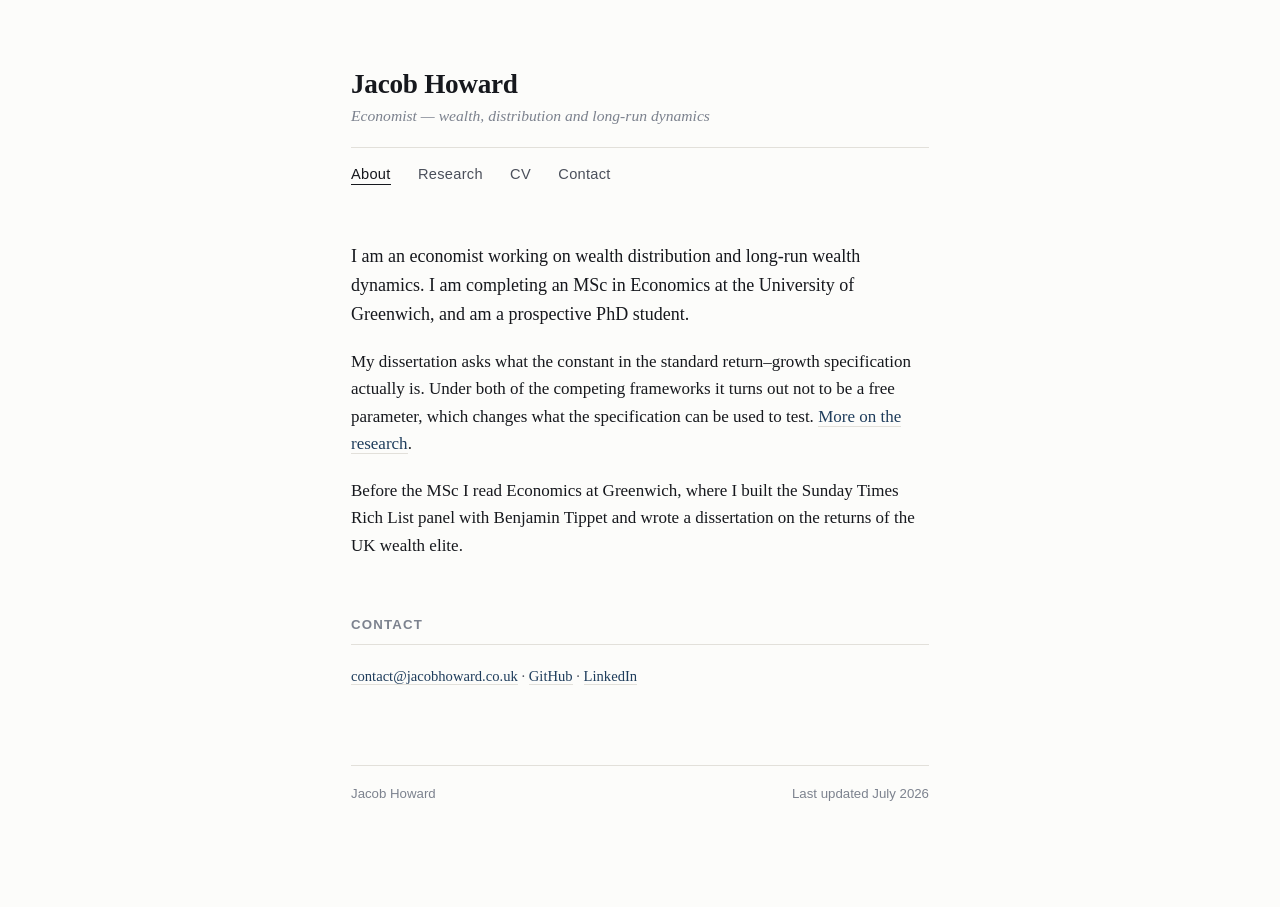
==== index.html @ b35a8b6c "Add files via upload" ====
<!DOCTYPE html>
<html lang="en-GB">
<head>
<meta charset="utf-8">
<meta name="viewport" content="width=device-width, initial-scale=1">
<title>Jacob Howard — Economist</title>
<meta name="description" content="Jacob Howard is an economist working on wealth distribution and long-run wealth dynamics.">
<meta name="author" content="Jacob Howard">
<link rel="canonical" href="https://jacobhoward.co.uk/">
<meta property="og:type" content="profile">
<meta property="og:title" content="Jacob Howard — Economist">
<meta property="og:description" content="Economist. Wealth distribution and long-run wealth dynamics.">
<meta property="og:url" content="https://jacobhoward.co.uk/">
<meta name="twitter:card" content="summary">
<link rel="stylesheet" href="/assets/style.css">
<link rel="icon" href="data:image/svg+xml,<svg xmlns='http://www.w3.org/2000/svg' viewBox='0 0 32 32'><text y='25' x='4' font-size='24' font-family='Georgia,serif'>J</text></svg>">
<script type="application/ld+json">
{
  "@context": "https://schema.org",
  "@type": "Person",
  "name": "Jacob Howard",
  "url": "https://jacobhoward.co.uk",
  "jobTitle": "Economist",
  "email": "contact@jacobhoward.co.uk",
  "alumniOf": { "@type": "CollegeOrUniversity", "name": "University of Greenwich" },
  "knowsAbout": ["Wealth distribution", "Wealth dynamics", "Applied econometrics"]
}
</script>
</head>
<body>
<div class="wrap">

<header class="masthead">
  <h1>Jacob Howard</h1>
  <p class="role">Economist — wealth, distribution and long-run dynamics</p>
  <nav>
    <a href="/" aria-current="page">About</a>
    <a href="/research/">Research</a>
    <a href="/cv/">CV</a>
    <a href="mailto:contact@jacobhoward.co.uk">Contact</a>
  </nav>
</header>

<main>

<p class="lede">
  I am an economist working on wealth distribution and long-run wealth dynamics.
  I am completing an MSc in Economics at the University of Greenwich, and am a
  prospective PhD student.
</p>

<p>
  My dissertation asks what the constant in the standard return–growth
  specification actually is. Under both of the competing frameworks it turns out
  not to be a free parameter, which changes what the specification can be used to
  test. <a href="/research/">More on the research</a>.
</p>

<p>
  Before the MSc I read Economics at Greenwich, where I built the Sunday Times
  Rich List panel with Benjamin Tippet and wrote a dissertation on the returns of
  the UK wealth elite.
</p>

<h2>Contact</h2>

<p class="small">
  <a href="mailto:contact@jacobhoward.co.uk">contact@jacobhoward.co.uk</a> ·
  <a href="https://github.com/jacobhowarduk" rel="me noopener">GitHub</a> ·
  <a href="https://www.linkedin.com/in/jacobhowardecon/" rel="me noopener">LinkedIn</a>
</p>

</main>

<footer>
  <span>Jacob Howard</span>
  <span>Last updated July 2026</span>
</footer>

</div>
</body>
</html>
---- assets/style.css ----
/* jacobhoward.co.uk — minimal academic
   One stylesheet, no build step, no dependencies. */

:root {
  --ink:        #16181d;
  --ink-soft:   #4a4f5a;
  --ink-faint:  #7c828e;
  --rule:       #e2e0da;
  --paper:      #fcfcfa;
  --accent:     #1f3d5c;
  --accent-bg:  #f1f3f6;
  --measure:    34rem;
}

@media (prefers-color-scheme: dark) {
  :root {
    --ink:       #e6e4de;
    --ink-soft:  #b0aca3;
    --ink-faint: #85817a;
    --rule:      #2e3138;
    --paper:     #14161a;
    --accent:    #9dbfdd;
    --accent-bg: #1c2028;
  }
}

*, *::before, *::after { box-sizing: border-box; }

html {
  font-size: 17px;
  -webkit-text-size-adjust: 100%;
}

body {
  margin: 0;
  padding: 0 1.5rem;
  background: var(--paper);
  color: var(--ink);
  font-family: "Iowan Old Style", "Palatino Linotype", Palatino, "Book Antiqua",
               Charter, Georgia, "Times New Roman", serif;
  line-height: 1.62;
  font-kerning: normal;
  font-variant-numeric: oldstyle-nums proportional-nums;
  text-rendering: optimizeLegibility;
  -webkit-font-smoothing: antialiased;
}

.wrap {
  max-width: var(--measure);
  margin: 0 auto;
  padding: 4rem 0 6rem;
}

/* ---------- masthead ---------- */

.masthead { margin-bottom: 3.25rem; }

.masthead h1 {
  font-size: 1.6rem;
  font-weight: 600;
  letter-spacing: -0.01em;
  margin: 0 0 0.15rem;
  line-height: 1.2;
}

.masthead .role {
  margin: 0 0 1.1rem;
  color: var(--ink-faint);
  font-size: 0.92rem;
  font-style: italic;
}

nav {
  font-size: 0.86rem;
  font-family: ui-sans-serif, -apple-system, "Segoe UI", Helvetica, Arial, sans-serif;
  font-variant-numeric: normal;
  letter-spacing: 0.02em;
  padding-top: 0.85rem;
  border-top: 1px solid var(--rule);
}

nav a {
  color: var(--ink-soft);
  text-decoration: none;
  margin-right: 1.35rem;
  border-bottom: 1px solid transparent;
  padding-bottom: 2px;
}

nav a:hover { color: var(--ink); border-bottom-color: var(--rule); }
nav a[aria-current="page"] { color: var(--ink); border-bottom-color: var(--ink); }

/* ---------- type ---------- */

h2 {
  font-size: 0.78rem;
  font-family: ui-sans-serif, -apple-system, "Segoe UI", Helvetica, Arial, sans-serif;
  font-weight: 600;
  text-transform: uppercase;
  letter-spacing: 0.09em;
  font-variant-numeric: normal;
  color: var(--ink-faint);
  margin: 3.25rem 0 1.15rem;
  padding-bottom: 0.5rem;
  border-bottom: 1px solid var(--rule);
}

h3 {
  font-size: 1.02rem;
  font-weight: 600;
  line-height: 1.35;
  margin: 0 0 0.3rem;
}

p { margin: 0 0 1.1rem; }
p:last-child { margin-bottom: 0; }

a { color: var(--accent); text-decoration: none; border-bottom: 1px solid var(--rule); }
a:hover { border-bottom-color: var(--accent); }

.lede { font-size: 1.06rem; }

small, .small { font-size: 0.86rem; color: var(--ink-soft); }

em.term { font-style: italic; }

abbr { text-decoration: none; border-bottom: 1px dotted var(--ink-faint); cursor: help; }

/* ---------- entries (papers, roles) ---------- */

.entry { margin-bottom: 2.1rem; }
.entry:last-child { margin-bottom: 0; }

.entry .meta {
  font-family: ui-sans-serif, -apple-system, "Segoe UI", Helvetica, Arial, sans-serif;
  font-size: 0.78rem;
  font-variant-numeric: normal;
  letter-spacing: 0.02em;
  color: var(--ink-faint);
  margin: 0 0 0.55rem;
}

.entry p { margin-bottom: 0.55rem; }

.tag {
  display: inline-block;
  font-family: ui-sans-serif, -apple-system, "Segoe UI", Helvetica, Arial, sans-serif;
  font-size: 0.68rem;
  font-weight: 600;
  font-variant-numeric: normal;
  text-transform: uppercase;
  letter-spacing: 0.07em;
  color: var(--accent);
  background: var(--accent-bg);
  border: 1px solid var(--rule);
  border-radius: 2px;
  padding: 0.14rem 0.42rem;
  vertical-align: 0.1em;
}

.links {
  font-family: ui-sans-serif, -apple-system, "Segoe UI", Helvetica, Arial, sans-serif;
  font-size: 0.8rem;
  font-variant-numeric: normal;
  color: var(--ink-faint);
  margin: 0.5rem 0 0;
}

.links a { margin-right: 0.9rem; }

/* ---------- findings list ---------- */

ol.findings, ul.plain {
  padding-left: 1.15rem;
  margin: 0 0 1.1rem;
}

ol.findings li, ul.plain li { margin-bottom: 0.7rem; padding-left: 0.15rem; }
ol.findings li::marker { color: var(--ink-faint); font-size: 0.9em; }

/* ---------- interests ---------- */

.interests {
  list-style: none;
  padding: 0;
  margin: 0;
  display: flex;
  flex-wrap: wrap;
  gap: 0.4rem 0.45rem;
}

.interests li {
  font-family: ui-sans-serif, -apple-system, "Segoe UI", Helvetica, Arial, sans-serif;
  font-size: 0.82rem;
  font-variant-numeric: normal;
  color: var(--ink-soft);
  border: 1px solid var(--rule);
  border-radius: 2px;
  padding: 0.2rem 0.55rem;
}

/* ---------- blockquote / abstract ---------- */

.abstract {
  border-left: 2px solid var(--rule);
  padding-left: 1.1rem;
  margin: 0 0 1.1rem;
  color: var(--ink-soft);
  font-size: 0.96rem;
}

/* ---------- footer ---------- */

footer {
  margin-top: 4.5rem;
  padding-top: 1rem;
  border-top: 1px solid var(--rule);
  font-family: ui-sans-serif, -apple-system, "Segoe UI", Helvetica, Arial, sans-serif;
  font-size: 0.78rem;
  font-variant-numeric: normal;
  color: var(--ink-faint);
  display: flex;
  flex-wrap: wrap;
  gap: 0.4rem 1.2rem;
  justify-content: space-between;
}

footer a { color: var(--ink-faint); border-bottom-color: transparent; }
footer a:hover { color: var(--ink); border-bottom-color: var(--rule); }

/* ---------- responsive ---------- */

@media (max-width: 34rem) {
  html { font-size: 16px; }
  .wrap { padding: 2.5rem 0 4rem; }
  nav a { margin-right: 1rem; }
  footer { flex-direction: column; }
}

@media print {
  body { background: #fff; color: #000; }
  nav, footer { display: none; }
  a { color: #000; border: 0; }
  .wrap { max-width: none; padding: 0; }
}
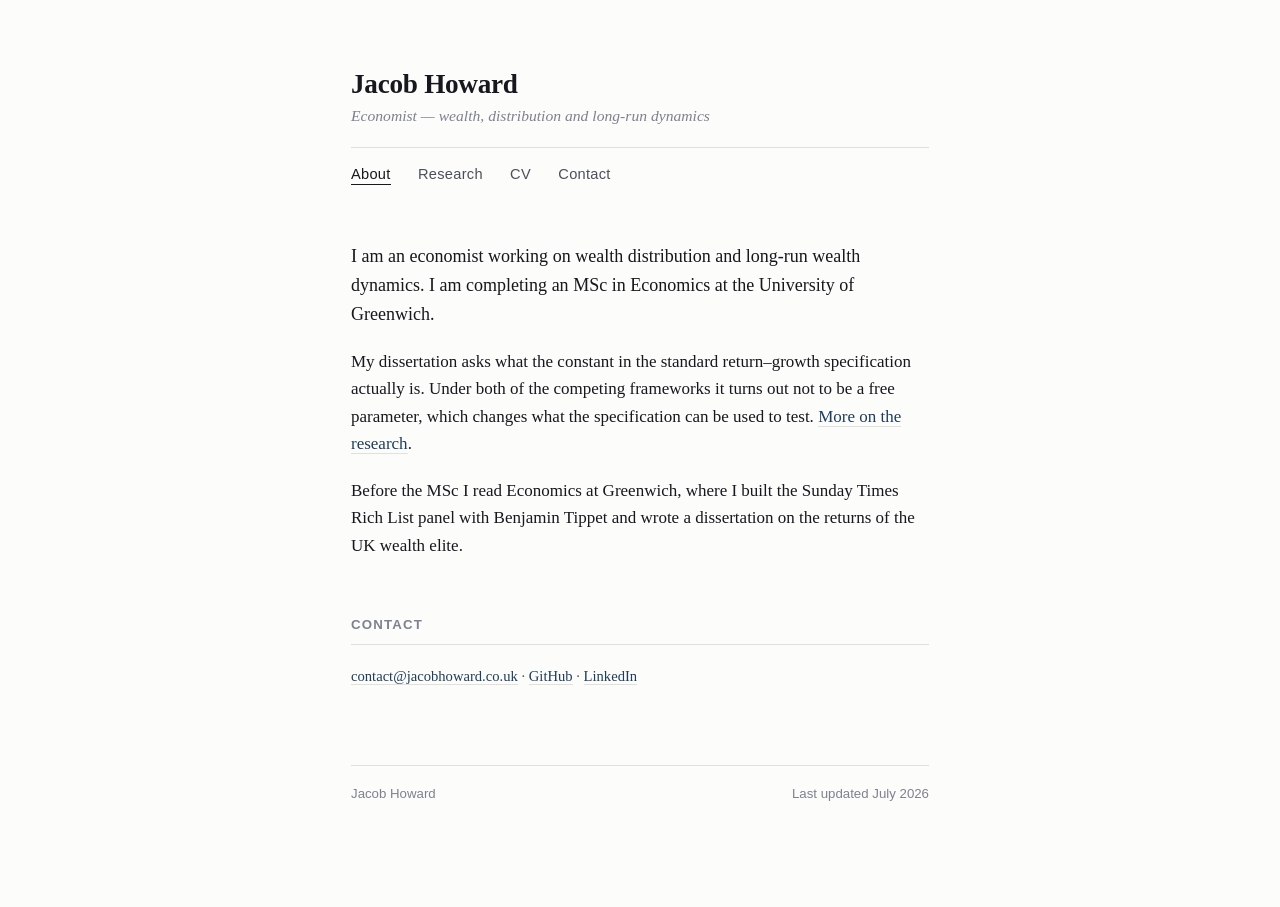
==== commit 0a74dd97: "Update index.html" ====
--- a/index.html
+++ b/index.html
@@ -45,8 +45,7 @@
 
 <p class="lede">
   I am an economist working on wealth distribution and long-run wealth dynamics.
-  I am completing an MSc in Economics at the University of Greenwich, and am a
-  prospective PhD student.
+  I am completing an MSc in Economics at the University of Greenwich.
 </p>
 
 <p>
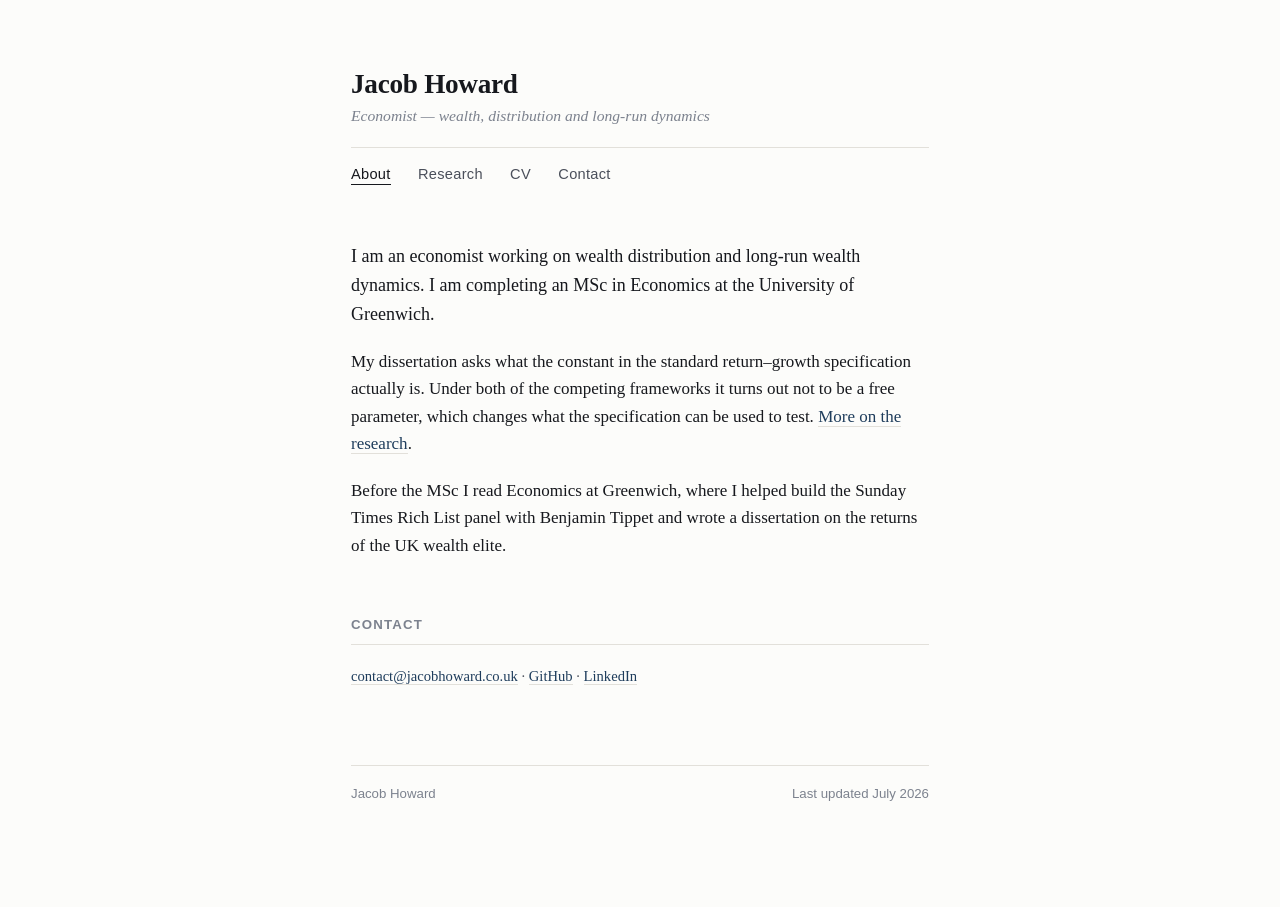
==== commit 1f5f10f8: "Update index.html" ====
--- a/index.html
+++ b/index.html
@@ -56,7 +56,7 @@
 </p>
 
 <p>
-  Before the MSc I read Economics at Greenwich, where I built the Sunday Times
+  Before the MSc I read Economics at Greenwich, where I helped build the Sunday Times
   Rich List panel with Benjamin Tippet and wrote a dissertation on the returns of
   the UK wealth elite.
 </p>
